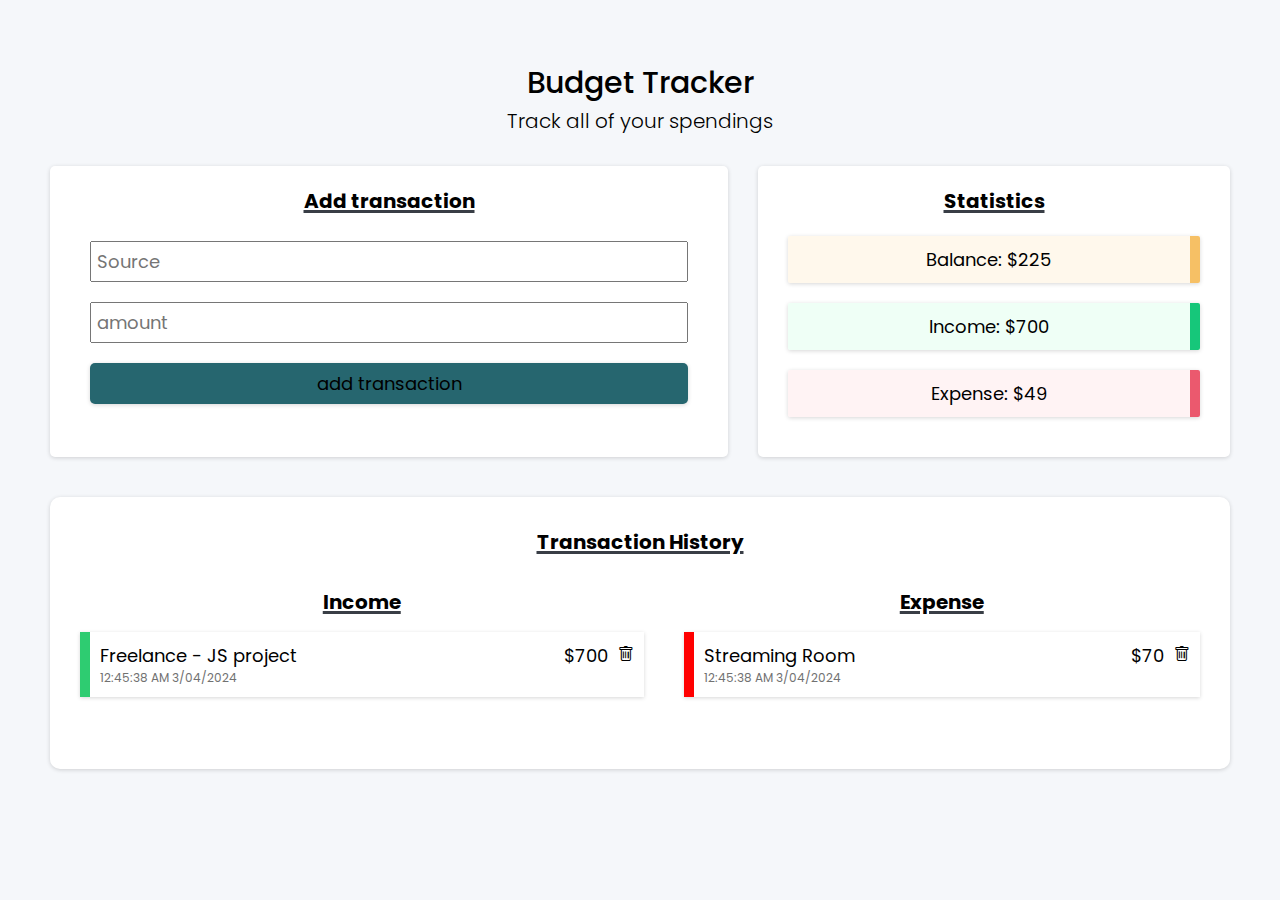
==== Budget Tracker/budgetTracker.html @ 5621a69c "Add new Budget Trucker project" ====
<!DOCTYPE html>
<html lang="en">

<head>
  <meta charset="UTF-8">
  <meta http-equiv="X-UA-Compatible" content="IE=edge">
  <meta name="viewport" content="width=device-width, initial-scale=1.0">
  <title>Budget tracker</title>

  <link rel="stylesheet" href="./budgetTracker.css">
  <link rel="icon" href="./images/favicon.ico" type="image/x-icon">
</head>

<body>

  <main>
    <div class="outer-wrap">
      <div class="inner-wrap">
        <section class="heading">
          <p class="title">Budget Tracker</p>
          <p class="subtitle">Track all of your spendings</p>
        </section>

        <section class="transaction-control">
          <div class="action">
            <h3>Add transaction</h3>
            <form class="add-transaction">
              <input type="text" name="source" placeholder="Source" autocomplete="off">
              <input type="number" name="amount" placeholder="amount" autocomplete="off">
              <input type="submit" name="" value="add transaction">
            </form>
          </div>
          <div class="stats">
            <h3>Statistics</h3>
            <p class="balance">Balance: $<span id="balance">225</span></p>
            <p class="income">Income: $<span id="income">700</span></p>
            <p class="expense">Expense: $<span id="expense">49</span></p>
          </div>

        </section>

        <section class="transaction-history">
          <h3>Transaction History</h3>
          <div class="records">
            <div class="income">
              <h3>Income</h3>
              <ul class="income-list">
                <li data-id="">
                  <p>
                    <span>Freelance - JS project</span>
                    <span id="time">12:45:38 AM 3/04/2024</span>
                  </p>
                  <span>$700</span>
                  <i class="bi bi-trash delete"></i>
                </li>
              </ul>
            </div>
            <div class="expense">
              <h3>Expense</h3>
              <ul class="expense-list">
                <li data-id="">
                  <p>
                    <span>Streaming Room</span>
                    <span id="time">12:45:38 AM 3/04/2024</span>
                  </p>
                  <span>$70</span>
                  <i class="bi bi-trash delete"></i>
                </li>
              </ul>
            </div>
          </div>

        </section>
      </div>
    </div>
  </main>


  <script src="./budgetTracker.js"></script>
</body>

</html>
---- Budget Tracker/budgetTracker.css ----
@import url("https://fonts.googleapis.com/css2?family=Poppins:ital,wght@0,100;0,200;0,300;0,400;0,500;0,600;0,700;0,800;0,900;1,100;1,200;1,300;1,400;1,500;1,600;1,700;1,800;1,900&display=swap");
@import url("https://cdn.jsdelivr.net/npm/bootstrap-icons@1.11.3/font/bootstrap-icons.min.css");

:root {
  --box-shadow: rgba(0, 0, 0, 0.16) 0px 1px 4px;
}

* {
  margin: 0;
  padding: 0;
  box-sizing: border-box;
  font-size: 16px;
  font-family: "Poppins", sans-serif;
  text-decoration: none;
  list-style: none;
}
h3 {
  text-align: center;
  margin-bottom: 15px;
  text-decoration: underline solid #393e46 3px;
  font-size: 20px;
}

.outer-wrap {
  width: 100%;
  min-height: 100vh;
  background-color: #f5f7fa;
  padding: 30px;
}

.inner-wrap {
  max-width: 1200px;
  margin: auto;
}
.heading {
  margin: 30px auto;
  padding: 0px 30px;
}

.heading .title {
  font-size: 30px;
  color: #000000;
  font-weight: 500;
  text-align: center;
}

.heading .subtitle {
  font-size: 20px;
  color: #000000;
  font-weight: 300;
  text-align: center;
}

.transaction-control {
  display: flex;
  justify-content: space-around;
  flex-wrap: wrap;
  gap: 10px;
  margin: 30px auto;
}

.action,
.stats {
  flex-grow: 1;
  background-color: #ffffff;
  padding: 20px;
  box-shadow: var(--box-shadow);
  border-radius: 5px;
  margin: 0px 10px;
}

.action .add-transaction {
  display: flex;
  flex-direction: column;
  margin: 10px;
}

.action .add-transaction input {
  font-size: 18px;
  padding: 5px;
  margin: 10px;
}

.action .add-transaction input[type="submit"] {
  padding: 7px 15px;
  border-radius: 5px;
  border: 0px;
  background-color: #26666f;
  cursor: pointer;
  box-shadow: var(--box-shadow);
}
.stats p {
  background-color: #bed7ff;
  padding: 10px 20px;
  margin: 20px 10px;
  box-shadow: var(--box-shadow);
  font-size: 18px;
  border-radius: 2px;
  text-align: center;
}
.stats p.balance {
  background-color: #fff2dd92;
  border-right: 10px solid #f6c065;
}

.stats p.income {
  background-color: #e7fff1ad;
  border-right: 10px solid #16c77a;
}

.stats p.expense {
  background-color: #ffeef0bb;
  border-right: 10px solid #eb596e;
}

.transaction-history {
  margin: 40px 10px;
  background-color: #ffffff;
  border-radius: 10px;
  padding: 30px 0px;
  box-shadow: var(--box-shadow);
}

.stats p span {
  font-size: 18px;
}

.records {
  display: flex;
  justify-content: space-between;
  flex-wrap: wrap;
  gap: 20px;
  margin: 20px;
}

.records div {
  flex-grow: 1;
  padding: 10px;
}

.records li {
  display: flex;

  background-color: #ffffff;
  padding: 10px;
  margin: 12px 0px;
  min-width: 250px;
  box-shadow: var(--box-shadow);
}
.records .income li {
  border-left: 10px solid #2ecc71;
}

.records .expense li {
  border-left: 10px solid red;
}

.records li p:first-child {
  flex-grow: 1;
  display: flex;
  flex-direction: column;
}

.records span {
  font-size: 18px;
}

.records span#time {
  color: #717171;
  font-size: 12px;
}

.records i.delete {
  margin-left: 10px;
  color: #000000;
  cursor: pointer;
}

.records i.delete:hover {
  color: #b42b51;
}
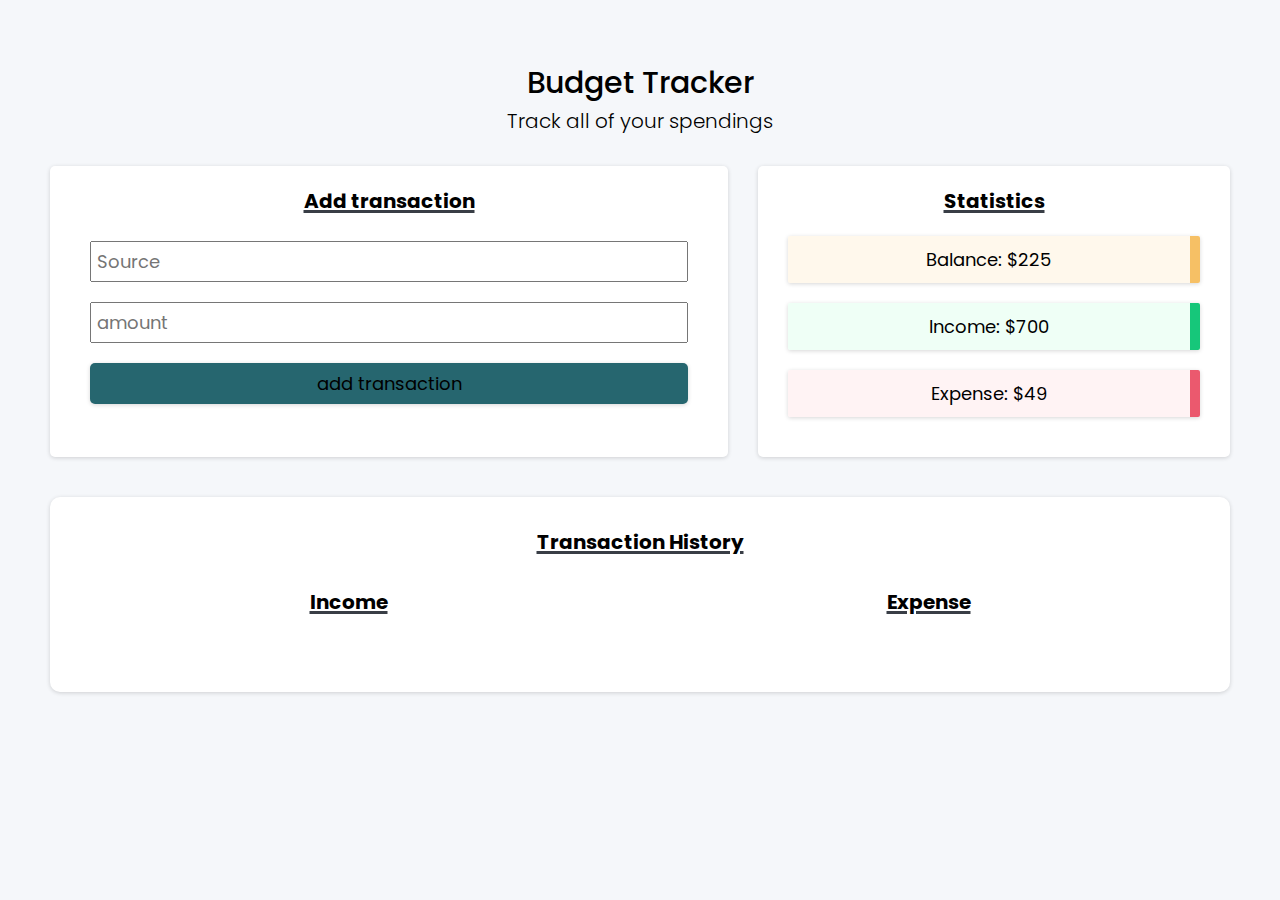
==== commit 87b7dac7: "Add incomeList and Expense transactions" ====
--- a/Budget Tracker/budgetTracker.html
+++ b/Budget Tracker/budgetTracker.html
@@ -45,27 +45,13 @@
             <div class="income">
               <h3>Income</h3>
               <ul class="income-list">
-                <li data-id="">
-                  <p>
-                    <span>Freelance - JS project</span>
-                    <span id="time">12:45:38 AM 3/04/2024</span>
-                  </p>
-                  <span>$700</span>
-                  <i class="bi bi-trash delete"></i>
-                </li>
+
               </ul>
             </div>
             <div class="expense">
               <h3>Expense</h3>
               <ul class="expense-list">
-                <li data-id="">
-                  <p>
-                    <span>Streaming Room</span>
-                    <span id="time">12:45:38 AM 3/04/2024</span>
-                  </p>
-                  <span>$70</span>
-                  <i class="bi bi-trash delete"></i>
-                </li>
+
               </ul>
             </div>
           </div>
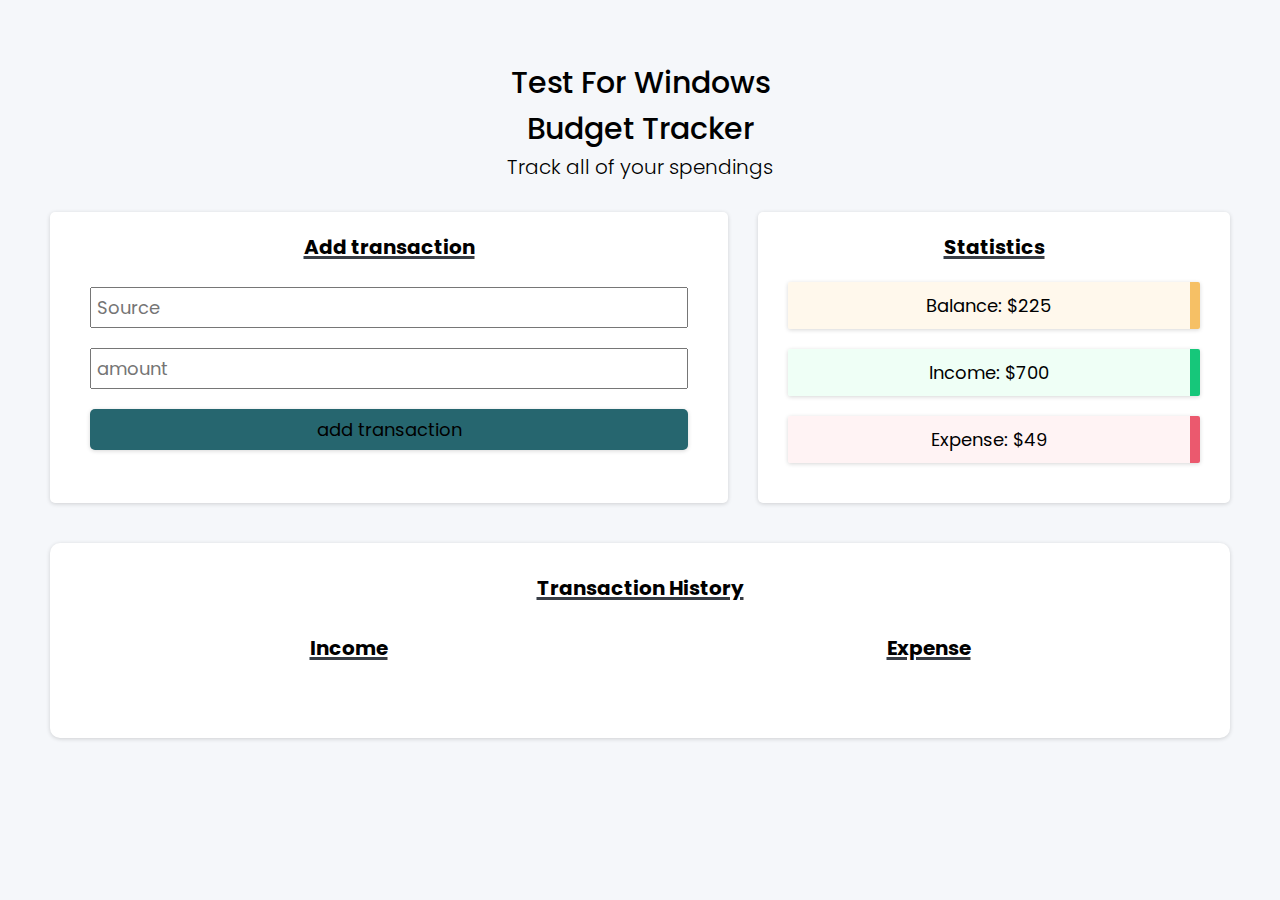
==== commit 203b49b0: "Windows set up" ====
--- a/Budget Tracker/budgetTracker.html
+++ b/Budget Tracker/budgetTracker.html
@@ -17,6 +17,7 @@
     <div class="outer-wrap">
       <div class="inner-wrap">
         <section class="heading">
+          <p class="title">Test For Windows</p>
           <p class="title">Budget Tracker</p>
           <p class="subtitle">Track all of your spendings</p>
         </section>
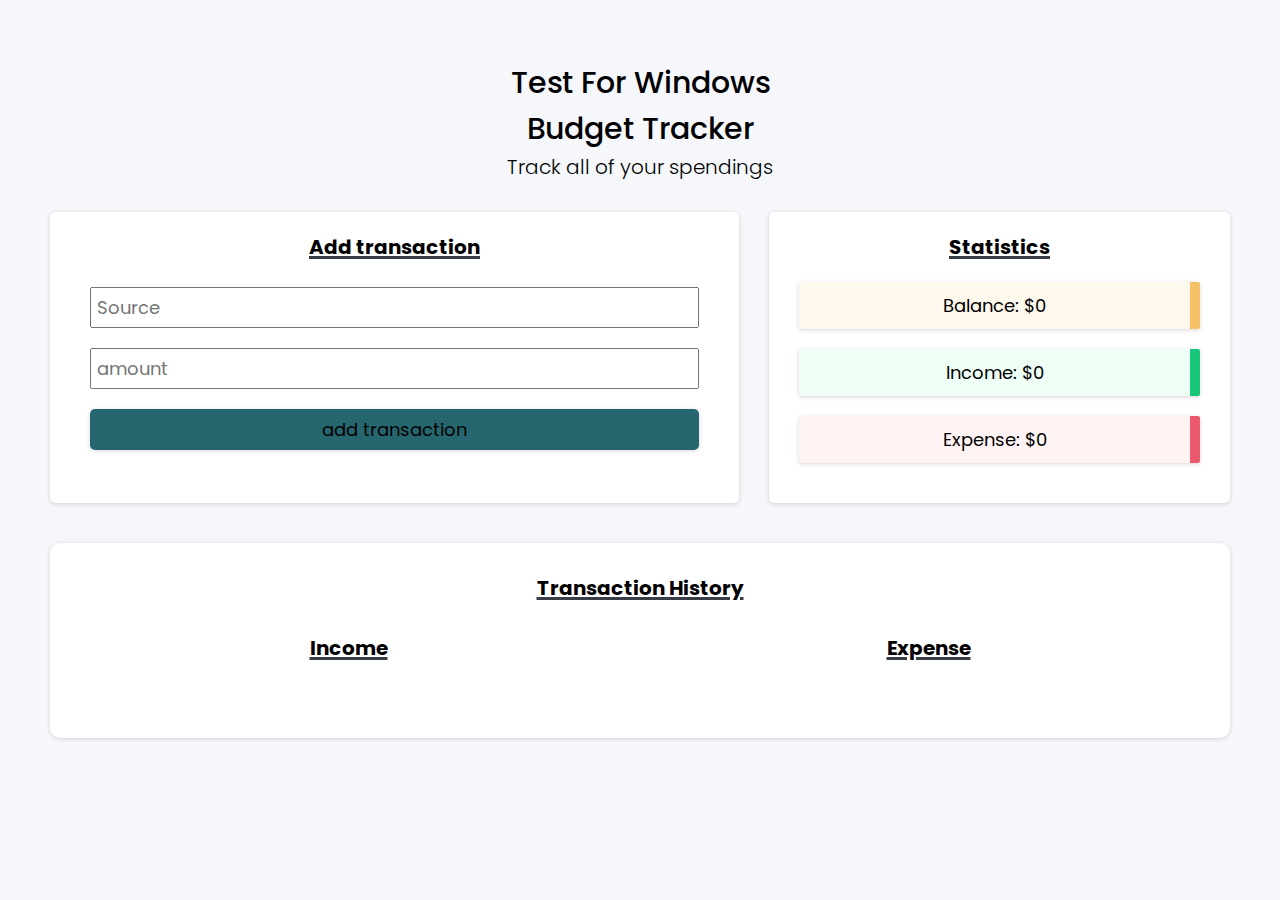
==== commit 962c207a: "Function updateStatistics" ====
--- a/Budget Tracker/budgetTracker.html
+++ b/Budget Tracker/budgetTracker.html
@@ -33,9 +33,9 @@
           </div>
           <div class="stats">
             <h3>Statistics</h3>
-            <p class="balance">Balance: $<span id="balance">225</span></p>
-            <p class="income">Income: $<span id="income">700</span></p>
-            <p class="expense">Expense: $<span id="expense">49</span></p>
+            <p class="balance">Balance: $<span id="balance"></span></p>
+            <p class="income">Income: $<span id="income"></span></p>
+            <p class="expense">Expense: $<span id="expense"></span></p>
           </div>
 
         </section>
